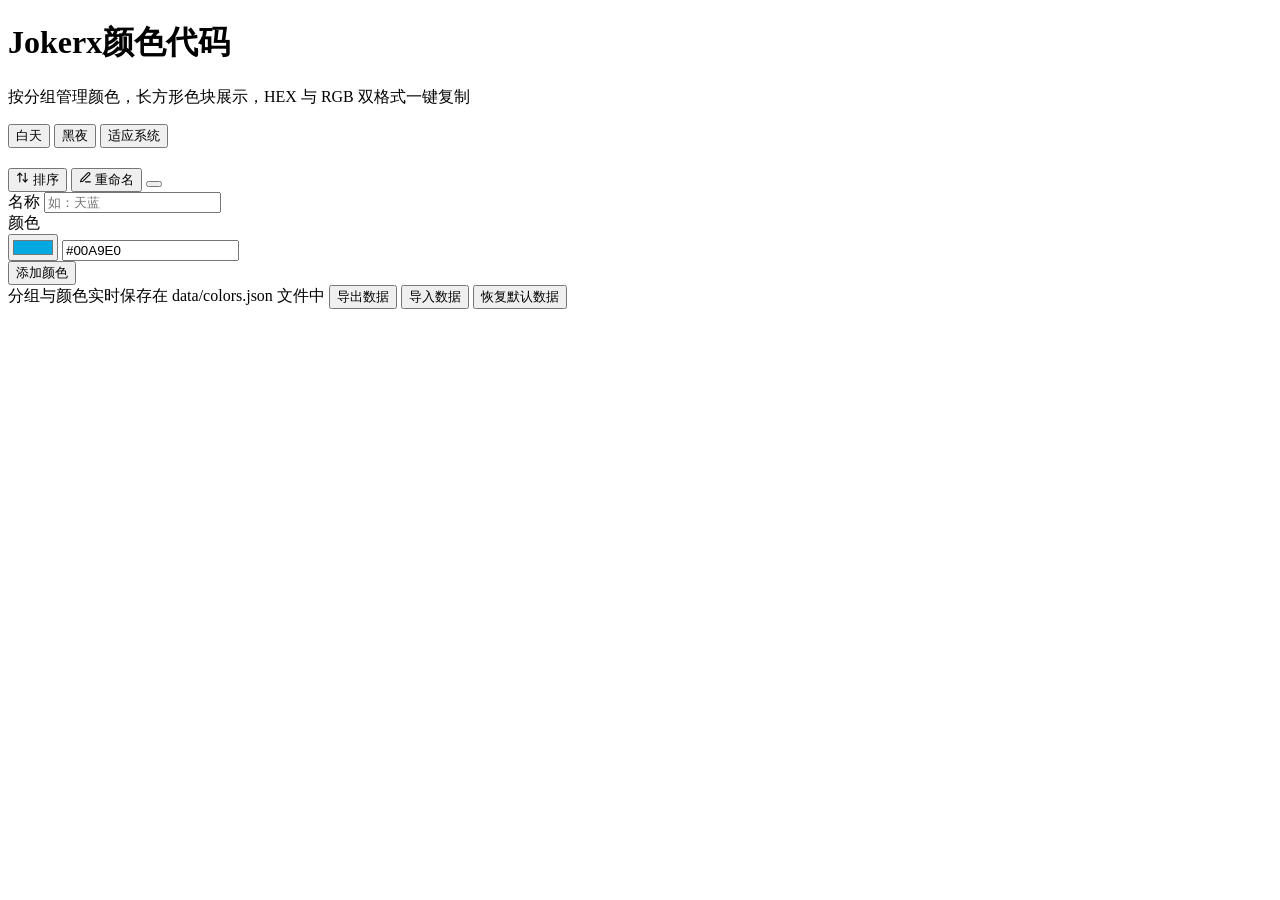
==== index.html @ 8424d6d2 "Add files via upload" ====
<!DOCTYPE html>
<html lang="zh-CN">
<head>
<meta charset="utf-8">
<meta name="viewport" content="width=device-width, initial-scale=1">
<title>Jokerx颜色代码 · HEX / RGB</title>
<link rel="icon" href="data:image/svg+xml,%3Csvg xmlns='http://www.w3.org/2000/svg' viewBox='0 0 32 32'%3E%3Crect x='3' y='3' width='13' height='13' rx='3' fill='%2300A9E0'/%3E%3Crect x='16' y='16' width='13' height='13' rx='3' fill='%23FF003E'/%3E%3C/svg%3E">
<link rel="stylesheet" href="https://miaoda.feishu.cn/fonts/css2?family=Noto+Sans+SC:wght@400;500;600;700&display=swap">
<script>
  /* 主题模式预置：避免刷新时闪屏（必须在样式加载前设置） */
  (function () {
    var t = 'auto';
    try { t = localStorage.getItem('color-codes-theme') || 'auto'; } catch (e) { /* 忽略 */ }
    var dark = t === 'dark' || (t === 'auto' && window.matchMedia && window.matchMedia('(prefers-color-scheme: dark)').matches);
    document.documentElement.setAttribute('data-theme', dark ? 'dark' : 'light');
  })();
</script>
<link rel="stylesheet" href="css/style.css">
</head>
<body>

<div id="serverBanner" class="banner" hidden>
  <span>数据服务未启动：请双击 <code>start.bat</code>（Windows）或 <code>start.sh</code>（Mac/Linux）启动，再访问 <code>http://0.0.0.0:1314</code>，分组与颜色将保存到 <code>data/colors.json</code>。</span>
  <button type="button" class="banner-close" id="bannerClose" aria-label="关闭提示">&times;</button>
</div>

<header>
  <div class="header-text">
    <h1>Jokerx颜色代码</h1>
    <p class="sub">按分组管理颜色，长方形色块展示，HEX 与 RGB 双格式一键复制</p>
  </div>
  <div class="theme-switch" id="themeSwitch" role="group" aria-label="背景颜色模式">
    <button type="button" data-theme-choice="light">白天</button>
    <button type="button" data-theme-choice="dark">黑夜</button>
    <button type="button" data-theme-choice="auto">适应系统</button>
  </div>
</header>

<nav class="tabbar" aria-label="颜色分组">
  <div id="tabs" class="tabs"></div>
</nav>

<section class="group-head">
  <h2 class="group-title" id="groupTitle"></h2>
  <span class="group-count" id="groupCount"></span>
  <div class="head-actions">
    <button type="button" class="sort-toggle" id="sortToggle" aria-pressed="false" aria-label="开启或关闭拖拽排序">
      <svg width="13" height="13" viewBox="0 0 24 24" fill="none" stroke="currentColor" stroke-width="2" stroke-linecap="round" stroke-linejoin="round" aria-hidden="true"><path d="m3 8 4-4 4 4"/><path d="M7 4v16"/><path d="m21 16-4 4-4-4"/><path d="M17 20V4"/></svg>
      <span id="sortLabel">排序</span>
    </button>
    <button type="button" class="rename-btn" id="renameBtn" aria-label="重命名当前分组">
      <svg width="13" height="13" viewBox="0 0 24 24" fill="none" stroke="currentColor" stroke-width="2" stroke-linecap="round" stroke-linejoin="round" aria-hidden="true"><path d="M12 20h9"/><path d="M16.5 3.5a2.121 2.121 0 0 1 3 3L7 19l-4 1 1-4Z"/></svg>
      重命名
    </button>
    <button type="button" class="del-group" id="delGroupBtn" aria-label="删除当前分组"></button>
  </div>
</section>

<form id="addForm" class="add-panel" novalidate>
  <div class="name-field">
    <label class="field-label" for="nameInput">名称</label>
    <input class="text-input" id="nameInput" type="text" placeholder="如：天蓝" autocomplete="off">
  </div>
  <div class="color-field">
    <label class="field-label" for="colorPicker">颜色</label>
    <div class="color-box">
      <input id="colorPicker" type="color" value="#00A9E0" aria-label="选择颜色">
      <input id="hexInput" class="hex-input" type="text" value="#00A9E0" spellcheck="false" aria-label="十六进制颜色代码">
    </div>
  </div>
  <button class="add-btn" type="submit">添加颜色</button>
</form>

<main id="grid" class="grid" aria-label="颜色列表"></main>

<footer>
  <span>分组与颜色实时保存在 data/colors.json 文件中</span>
  <span class="footer-actions">
    <button type="button" class="data-btn" id="exportBtn">导出数据</button>
    <button type="button" class="data-btn" id="importBtn">导入数据</button>
    <button type="button" class="reset-data" id="resetDataBtn">恢复默认数据</button>
  </span>
  <input type="file" id="importFile" accept=".json,application/json" hidden>
</footer>

<div id="toast" class="toast" role="status" aria-live="polite"></div>

<script src="js/data.js"></script>
<script src="js/app.js"></script>
</body>
</html>
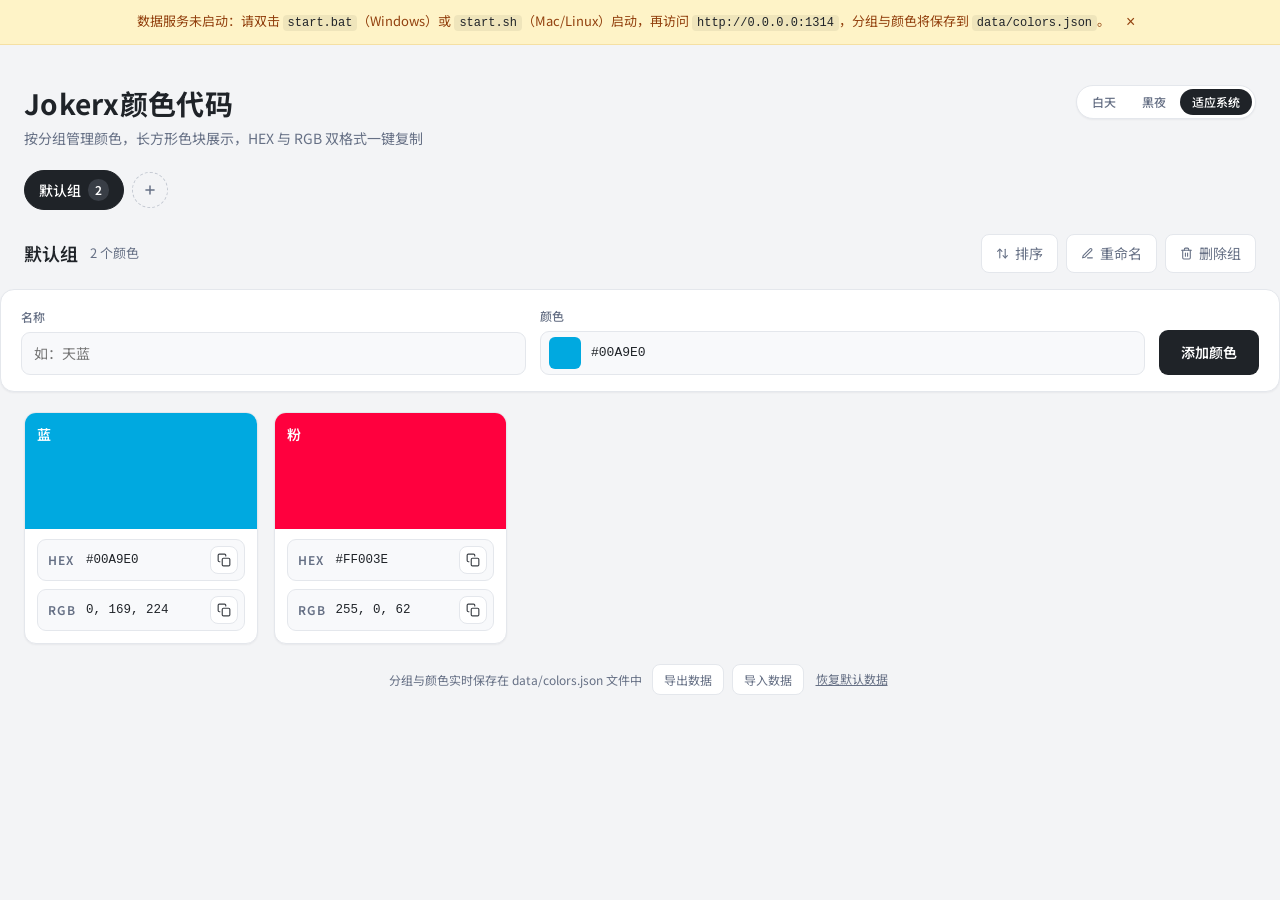
==== commit 271a076d: "Add files via upload" ====
--- a/index.html
+++ b/index.html
@@ -5,7 +5,6 @@
 <meta name="viewport" content="width=device-width, initial-scale=1">
 <title>Jokerx颜色代码 · HEX / RGB</title>
 <link rel="icon" href="data:image/svg+xml,%3Csvg xmlns='http://www.w3.org/2000/svg' viewBox='0 0 32 32'%3E%3Crect x='3' y='3' width='13' height='13' rx='3' fill='%2300A9E0'/%3E%3Crect x='16' y='16' width='13' height='13' rx='3' fill='%23FF003E'/%3E%3C/svg%3E">
-<link rel="stylesheet" href="https://miaoda.feishu.cn/fonts/css2?family=Noto+Sans+SC:wght@400;500;600;700&display=swap">
 <script>
   /* 主题模式预置：避免刷新时闪屏（必须在样式加载前设置） */
   (function () {
--- a/css/style.css
+++ b/css/style.css
@@ -0,0 +1,353 @@
+/* ===== Jokerx颜色代码 样式 ===== */
+
+/* 本地字体（不再依赖外网 CDN） */
+@font-face {
+  font-family: 'Noto Sans SC';
+  font-style: normal;
+  font-weight: 400;
+  font-display: swap;
+  src: url('../fonts/NotoSansSC-Regular.woff2') format('woff2');
+}
+@font-face {
+  font-family: 'Noto Sans SC';
+  font-style: normal;
+  font-weight: 500;
+  font-display: swap;
+  src: url('../fonts/NotoSansSC-Medium.woff2') format('woff2');
+}
+@font-face {
+  font-family: 'Noto Sans SC';
+  font-style: normal;
+  font-weight: 600;
+  font-display: swap;
+  src: url('../fonts/NotoSansSC-SemiBold.woff2') format('woff2');
+}
+@font-face {
+  font-family: 'Noto Sans SC';
+  font-style: normal;
+  font-weight: 700;
+  font-display: swap;
+  src: url('../fonts/NotoSansSC-Bold.woff2') format('woff2');
+}
+
+:root{
+  color-scheme:light;
+  --bg:#F3F4F6;
+  --surface:#FFFFFF;
+  --ink:#1F2328;
+  --muted:#667085;
+  --line:#E4E7EC;
+  --line-strong:#C4C9D2;
+  --soft:#F8F9FB;
+  --radius:14px;
+  --shadow:0 1px 2px rgba(16,24,40,.05);
+  --shadow-hover:0 6px 16px rgba(16,24,40,.08);
+  --btn-bg:#1F2328;
+  --btn-fg:#FFFFFF;
+  --ghost-bg:#FFFFFF;
+  --ghost-fg:#3D4147;
+  --ghost-hover:#F0F2F5;
+  --toast-bg:#1F2328;
+  --toast-fg:#FFFFFF;
+  --focus-ring:rgba(31,35,40,.08);
+  --container:1440px;
+}
+html[data-theme="dark"]{
+  color-scheme:dark;
+  --bg:#14161A;
+  --surface:#1D2025;
+  --ink:#E8EAED;
+  --muted:#9AA1AC;
+  --line:#2B3038;
+  --line-strong:#3E454F;
+  --soft:#24282F;
+  --shadow:0 1px 2px rgba(0,0,0,.4);
+  --shadow-hover:0 6px 16px rgba(0,0,0,.5);
+  --btn-bg:#E8EAED;
+  --btn-fg:#16181C;
+  --ghost-bg:#272B32;
+  --ghost-fg:#D7DBE0;
+  --ghost-hover:#30353D;
+  --toast-bg:#33383F;
+  --toast-fg:#F2F4F6;
+  --focus-ring:rgba(232,234,237,.16);
+}
+*{box-sizing:border-box}
+html{-webkit-text-size-adjust:100%}
+
+/* ===== 数据服务未启动提示 ===== */
+.banner{
+  background:#FEF3C7;color:#92400E;border-bottom:1px solid #F5E0A3;
+  font-size:13px;padding:10px 20px;
+  display:flex;align-items:center;justify-content:center;gap:8px;flex-wrap:wrap;
+}
+.banner[hidden]{display:none;}
+.banner code{
+  background:rgba(0,0,0,.06);border-radius:4px;padding:1px 5px;
+  font-family:ui-monospace,SFMono-Regular,Consolas,"Liberation Mono",monospace;
+  font-size:12px;
+}
+.banner-close{
+  border:none;background:none;font-size:16px;line-height:1;cursor:pointer;
+  color:#92400E;padding:4px 8px;border-radius:6px;
+}
+.banner-close:hover{background:rgba(0,0,0,.06)}
+html[data-theme="dark"] .banner{background:#3A2E12;color:#F5D9A8;border-bottom-color:#4A3B1A}
+html[data-theme="dark"] .banner code{background:rgba(255,255,255,.1)}
+html[data-theme="dark"] .banner-close{color:#F5D9A8}
+html[data-theme="dark"] .banner-close:hover{background:rgba(255,255,255,.1)}
+
+body{
+  margin:0;
+  background:var(--bg);
+  color:var(--ink);
+  font-family:"Noto Sans SC","PingFang SC","Microsoft YaHei",system-ui,-apple-system,sans-serif;
+  line-height:1.6;
+  -webkit-font-smoothing:antialiased;
+}
+:focus-visible{outline:2px solid var(--ink);outline-offset:2px}
+::selection{background:rgba(31,35,40,.12)}
+html[data-theme="dark"] ::selection{background:rgba(232,234,237,.2)}
+
+header{max-width:var(--container);margin:0 auto;padding:40px 24px 0;display:flex;justify-content:space-between;align-items:flex-start;gap:16px;flex-wrap:wrap}
+.header-text{min-width:0}
+h1{font-size:28px;line-height:1.3;margin:0 0 6px;font-weight:700;letter-spacing:.01em}
+.sub{color:var(--muted);font-size:14px;margin:0}
+
+/* ===== 分组标签栏 ===== */
+.tabbar{max-width:var(--container);margin:20px auto 0;padding:0 24px}
+.tabs{display:flex;gap:8px;align-items:center;overflow-x:auto;padding-bottom:2px;scrollbar-width:thin}
+.tab{
+  flex:none;display:inline-flex;align-items:center;gap:7px;
+  padding:8px 14px;border-radius:999px;border:1px solid var(--line);
+  background:var(--surface);color:var(--muted);font:inherit;font-size:14px;font-weight:500;cursor:pointer;
+  max-width:200px;overflow:hidden;text-overflow:ellipsis;white-space:nowrap;
+  transition:background .15s ease,color .15s ease,border-color .15s ease;
+}
+.tab:hover{border-color:var(--line-strong);color:var(--ink)}
+.tab.active{background:var(--btn-bg);border-color:var(--btn-bg);color:var(--btn-fg)}
+.tab-count{flex:none;font-size:12px;font-weight:600;background:rgba(127,133,146,.18);border-radius:999px;padding:1px 7px}
+.tab.active .tab-count{background:rgba(127,133,146,.28)}
+.add-tab{
+  flex:none;width:36px;height:36px;border-radius:999px;border:1px dashed var(--line-strong);
+  background:transparent;color:var(--muted);display:grid;place-items:center;cursor:pointer;
+  transition:color .15s ease,border-color .15s ease;
+}
+.add-tab:hover{border-color:var(--ink);color:var(--ink)}
+.tab-input{
+  flex:none;width:150px;padding:7px 12px;border-radius:999px;border:1px solid var(--ink);
+  font:inherit;font-size:14px;color:var(--ink);background:var(--surface);
+}
+.tab-input:focus{outline:none;box-shadow:0 0 0 3px rgba(31,35,40,.08)}
+
+/* ===== 分组头部 ===== */
+.group-head{max-width:var(--container);margin:22px auto 0;padding:0 24px;display:flex;flex-wrap:wrap;align-items:center;gap:12px;row-gap:10px}
+.group-title{font-size:18px;font-weight:600;margin:0;overflow-wrap:anywhere}
+.group-count{font-size:13px;color:var(--muted);flex:none}
+.del-group{
+  flex:none;display:inline-flex;align-items:center;gap:6px;
+  padding:7px 14px;border-radius:8px;border:1px solid var(--line);
+  background:var(--surface);color:var(--muted);font:inherit;font-size:14px;cursor:pointer;
+  transition:all .15s ease;
+}
+.del-group:hover{border-color:#FDA29B;color:#B42318;background:#FFF4F3}
+.del-group.confirming{background:#B42318;border-color:#B42318;color:#fff}
+.head-actions{margin-left:auto;flex:none;display:flex;gap:8px;align-items:center}
+.sort-toggle,.rename-btn{
+  display:inline-flex;align-items:center;gap:6px;
+  padding:7px 14px;border-radius:8px;border:1px solid var(--line);
+  background:var(--surface);color:var(--muted);font:inherit;font-size:14px;cursor:pointer;
+  transition:all .15s ease;
+}
+.sort-toggle:hover,.rename-btn:hover{border-color:var(--line-strong);color:var(--ink)}
+.sort-toggle.active{background:var(--btn-bg);border-color:var(--btn-bg);color:var(--btn-fg)}
+.rename-input{
+  font:inherit;font-size:18px;font-weight:600;color:var(--ink);
+  border:1px solid var(--line-strong);border-radius:8px;
+  background:var(--surface);padding:3px 10px;max-width:320px;width:100%;min-width:160px;
+}
+.rename-input:focus{outline:none;box-shadow:0 0 0 3px var(--focus-ring)}
+
+/* ===== 主题切换（页头右上角） ===== */
+.theme-switch{
+  flex:none;align-self:flex-start;
+  display:flex;gap:2px;padding:3px;
+  background:var(--surface);border:1px solid var(--line);border-radius:999px;
+  box-shadow:var(--shadow);
+}
+.theme-switch button{
+  border:none;background:transparent;color:var(--muted);
+  font:inherit;font-size:12px;font-weight:500;line-height:1;
+  padding:7px 12px;border-radius:999px;cursor:pointer;
+  transition:background .15s ease,color .15s ease;
+}
+.theme-switch button.active{background:var(--btn-bg);color:var(--btn-fg)}
+
+/* ===== 新增颜色表单 ===== */
+.add-panel{
+  max-width:var(--container);margin:16px auto 0;
+  padding:16px 20px;
+  background:var(--surface);
+  border:1px solid var(--line);
+  border-radius:var(--radius);
+  box-shadow:var(--shadow);
+  display:flex;flex-wrap:wrap;gap:14px;align-items:flex-end;
+}
+.name-field{flex:1 1 180px;min-width:0}
+.color-field{flex:1 1 280px;min-width:0}
+.field-label{display:block;font-size:12px;font-weight:500;color:var(--muted);margin-bottom:6px}
+.text-input{
+  width:100%;padding:9px 12px;
+  border:1px solid var(--line);border-radius:9px;
+  background:var(--soft);color:var(--ink);font:inherit;font-size:14px;
+}
+.text-input:focus{outline:none;border-color:#8A8F98;background:var(--surface);box-shadow:0 0 0 3px var(--focus-ring)}
+.color-box{
+  display:flex;align-items:center;gap:8px;
+  border:1px solid var(--line);border-radius:9px;
+  padding:5px 6px 5px 8px;background:var(--soft);
+}
+input[type="color"]{
+  width:32px;height:32px;border:none;background:none;padding:0;cursor:pointer;flex:none;
+}
+input[type="color"]::-webkit-color-swatch-wrapper{padding:0}
+input[type="color"]::-webkit-color-swatch{border:none;border-radius:6px}
+.hex-input{
+  width:110px;flex:1;border:none;background:transparent;color:var(--ink);
+  font-family:ui-monospace,SFMono-Regular,Consolas,"Liberation Mono",monospace;
+  font-size:13px;min-width:0;
+}
+.hex-input:focus{outline:none}
+.add-btn{
+  flex:none;padding:11px 22px;border:none;border-radius:9px;
+  background:var(--btn-bg);color:var(--btn-fg);font:inherit;font-size:14px;font-weight:600;cursor:pointer;
+  transition:filter .15s ease,transform .05s ease;
+}
+.add-btn:hover{filter:brightness(1.12)}
+.add-btn:active{transform:translateY(1px)}
+
+/* ===== 颜色卡片网格 ===== */
+.grid{
+  max-width:var(--container);margin:20px auto 12px;padding:0 24px;
+  display:grid;grid-template-columns:repeat(5,1fr);gap:16px;
+}
+.card{
+  background:var(--surface);border:1px solid var(--line);border-radius:12px;
+  overflow:hidden;position:relative;box-shadow:var(--shadow);
+  transition:transform .15s ease,box-shadow .15s ease;
+}
+.card:hover{transform:translateY(-2px);box-shadow:var(--shadow-hover)}
+.grid.sorting .card{cursor:grab;border-style:dashed;border-color:var(--line-strong)}
+.grid.sorting .card.dragging{opacity:.45;cursor:grabbing;border-style:solid}
+.tabs.sorting .tab{cursor:grab;border-style:dashed;border-color:var(--line-strong)}
+.tabs.sorting .tab.dragging{opacity:.5;cursor:grabbing;border-style:solid}
+.swatch{
+  aspect-ratio:2/1;position:relative;
+  display:flex;align-items:flex-start;justify-content:flex-start;padding:10px 12px;
+}
+.swatch h2{margin:0;font-size:14px;font-weight:600;letter-spacing:.01em;max-width:calc(100% - 44px);overflow-wrap:anywhere}
+.del-btn{
+  position:absolute;top:8px;right:8px;
+  width:28px;height:28px;border-radius:50%;border:none;
+  background:rgba(255,255,255,.92);color:#3D4147;
+  box-shadow:0 1px 4px rgba(0,0,0,.18);
+  display:grid;place-items:center;cursor:pointer;
+  opacity:0;transition:opacity .15s ease,background .15s ease,color .15s ease;
+}
+.card:hover .del-btn,.del-btn:focus-visible{opacity:1}
+.del-btn:hover{background:#FEE4E2;color:#B42318}
+.card-body{padding:10px 12px 12px;display:flex;flex-direction:column;gap:8px}
+.code-row{
+  display:flex;align-items:center;gap:8px;
+  background:var(--soft);border:1px solid var(--line);border-radius:9px;
+  padding:6px 6px 6px 10px;
+}
+.code-label{flex:none;width:30px;font-size:12px;font-weight:600;color:var(--muted);letter-spacing:.08em}
+code{
+  flex:1;min-width:0;overflow-wrap:anywhere;
+  font-family:ui-monospace,SFMono-Regular,Consolas,"Liberation Mono",monospace;
+  font-size:12.5px;color:var(--ink);
+}
+.copy-btn{
+  flex:none;width:28px;height:28px;border-radius:8px;
+  border:1px solid var(--line);background:var(--ghost-bg);color:var(--ghost-fg);
+  display:grid;place-items:center;cursor:pointer;
+  transition:border-color .15s ease,background .15s ease,color .15s ease;
+}
+.copy-btn:hover{border-color:var(--line-strong);background:var(--ghost-hover)}
+.copy-btn.copied{background:#E7F6EC;border-color:#A6E3BC;color:#067647}
+
+.empty{
+  grid-column:1/-1;text-align:center;color:var(--muted);
+  padding:48px 0;border:1px dashed var(--line);border-radius:var(--radius);
+  background:var(--surface);font-size:14px;
+}
+footer{
+  max-width:var(--container);margin:0 auto;padding:8px 24px 44px;
+  text-align:center;color:var(--muted);font-size:12px;
+  display:flex;justify-content:center;align-items:center;gap:10px;flex-wrap:wrap;
+}
+.footer-actions{display:inline-flex;align-items:center;gap:8px;flex-wrap:wrap;justify-content:center}
+.data-btn{
+  border:1px solid var(--line);background:var(--surface);color:var(--muted);
+  font:inherit;font-size:12px;border-radius:8px;padding:5px 11px;cursor:pointer;
+  transition:border-color .15s ease,color .15s ease,background .15s ease;
+}
+.data-btn:hover{border-color:var(--line-strong);color:var(--ink)}
+.data-btn.confirming{background:#B42318;border-color:#B42318;color:#fff;font-weight:600}
+.reset-data{
+  border:none;background:none;color:var(--muted);font:inherit;font-size:12px;
+  text-decoration:underline;cursor:pointer;padding:2px 4px;line-height:1.4;
+  transition:color .15s ease;
+}
+.reset-data:hover{color:var(--ink)}
+.reset-data.confirming{color:#B42318;text-decoration:none;font-weight:600}
+
+.toast{
+  position:fixed;left:50%;bottom:28px;z-index:10;
+  transform:translate(-50%,16px);
+  background:var(--toast-bg);color:var(--toast-fg);font-size:13px;
+  padding:10px 18px;border-radius:999px;
+  box-shadow:0 8px 24px rgba(0,0,0,.18);
+  opacity:0;pointer-events:none;
+  transition:opacity .2s ease,transform .2s ease;
+  max-width:calc(100vw - 32px);
+}
+.toast.show{opacity:1;transform:translate(-50%,0)}
+
+@media (max-width:1180px){
+  .grid{grid-template-columns:repeat(3,1fr)}
+}
+@media (max-width:760px){
+  .grid{grid-template-columns:repeat(2,1fr)}
+}
+@media (max-width:500px){
+  .grid{grid-template-columns:1fr}
+}
+@media (max-width:640px){
+  header{padding-top:28px}
+  h1{font-size:24px}
+  .add-panel{margin:16px 16px 0}
+  .grid{padding:0 16px;margin-top:16px}
+  .tabbar{padding:0 16px}
+  .group-head{padding:0 16px}
+  footer{padding-bottom:32px}
+  .text-input,.hex-input{font-size:16px}
+  .copy-btn{width:44px;height:44px}
+  .del-btn{width:40px;height:40px;top:6px;right:6px}
+  .add-btn{font-size:16px;padding:11px 26px}
+  .add-tab{width:44px;height:44px}
+  .tab{min-height:44px;padding:10px 14px}
+  .del-group,.sort-toggle,.rename-btn{min-height:44px;padding:9px 16px}
+  .theme-switch{align-self:flex-end}
+  .theme-switch button{min-height:44px;padding:9px 14px;font-size:14px}
+  .reset-data{min-height:44px;padding:6px 8px}
+  .data-btn{min-height:44px;padding:9px 16px;font-size:14px}
+  .banner-close{min-width:44px;min-height:44px}
+}
+@media (hover:none){
+  .del-btn{opacity:1}
+}
+@media (prefers-reduced-motion:reduce){
+  *{transition:none !important}
+}
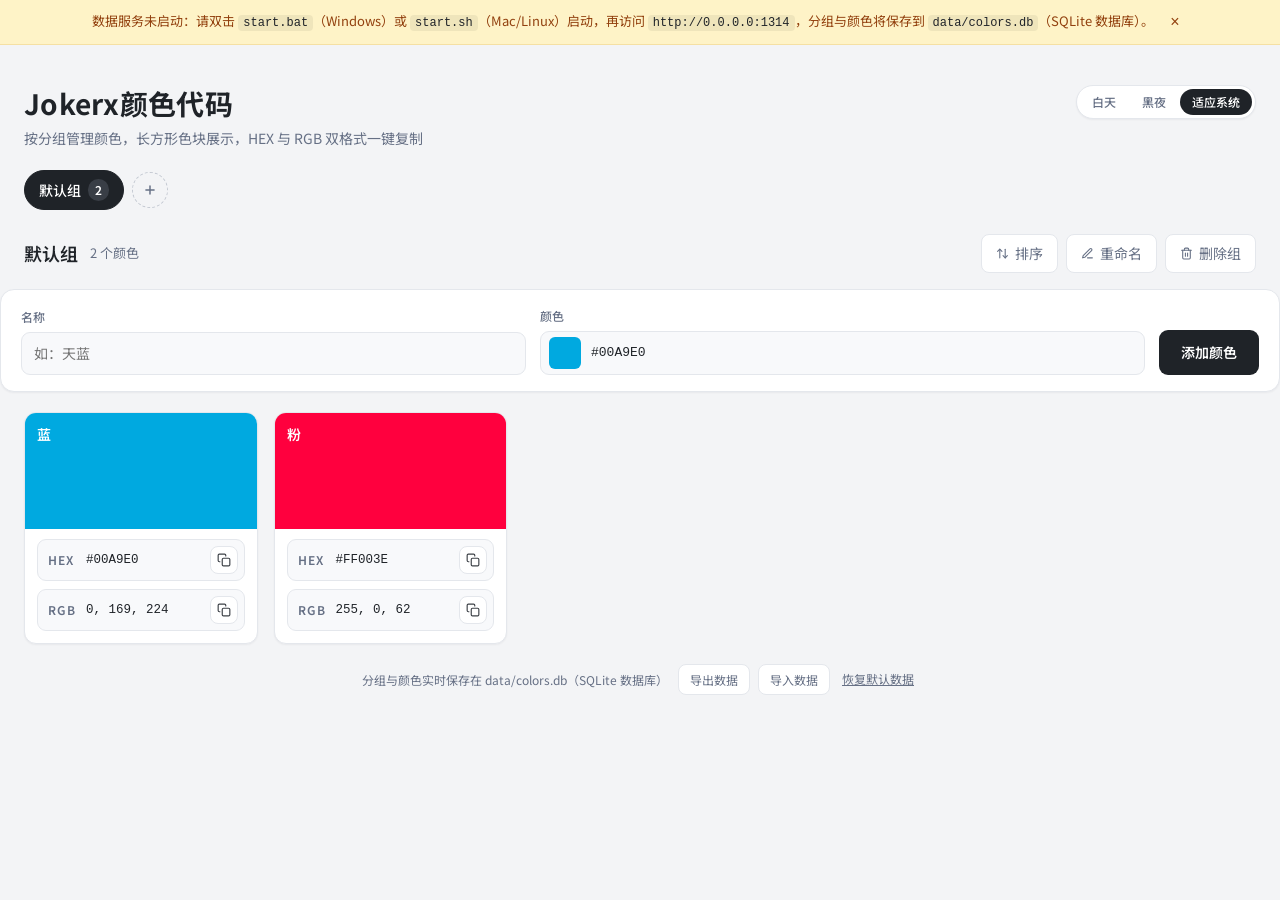
==== commit 62c3c34d: "Add files via upload" ====
--- a/index.html
+++ b/index.html
@@ -19,7 +19,7 @@
 <body>
 
 <div id="serverBanner" class="banner" hidden>
-  <span>数据服务未启动：请双击 <code>start.bat</code>（Windows）或 <code>start.sh</code>（Mac/Linux）启动，再访问 <code>http://0.0.0.0:1314</code>，分组与颜色将保存到 <code>data/colors.json</code>。</span>
+  <span>数据服务未启动：请双击 <code>start.bat</code>（Windows）或 <code>start.sh</code>（Mac/Linux）启动，再访问 <code>http://0.0.0.0:1314</code>，分组与颜色将保存到 <code>data/colors.db</code>（SQLite 数据库）。</span>
   <button type="button" class="banner-close" id="bannerClose" aria-label="关闭提示">&times;</button>
 </div>
 
@@ -73,7 +73,7 @@
 <main id="grid" class="grid" aria-label="颜色列表"></main>
 
 <footer>
-  <span>分组与颜色实时保存在 data/colors.json 文件中</span>
+  <span>分组与颜色实时保存在 data/colors.db（SQLite 数据库）</span>
   <span class="footer-actions">
     <button type="button" class="data-btn" id="exportBtn">导出数据</button>
     <button type="button" class="data-btn" id="importBtn">导入数据</button>
